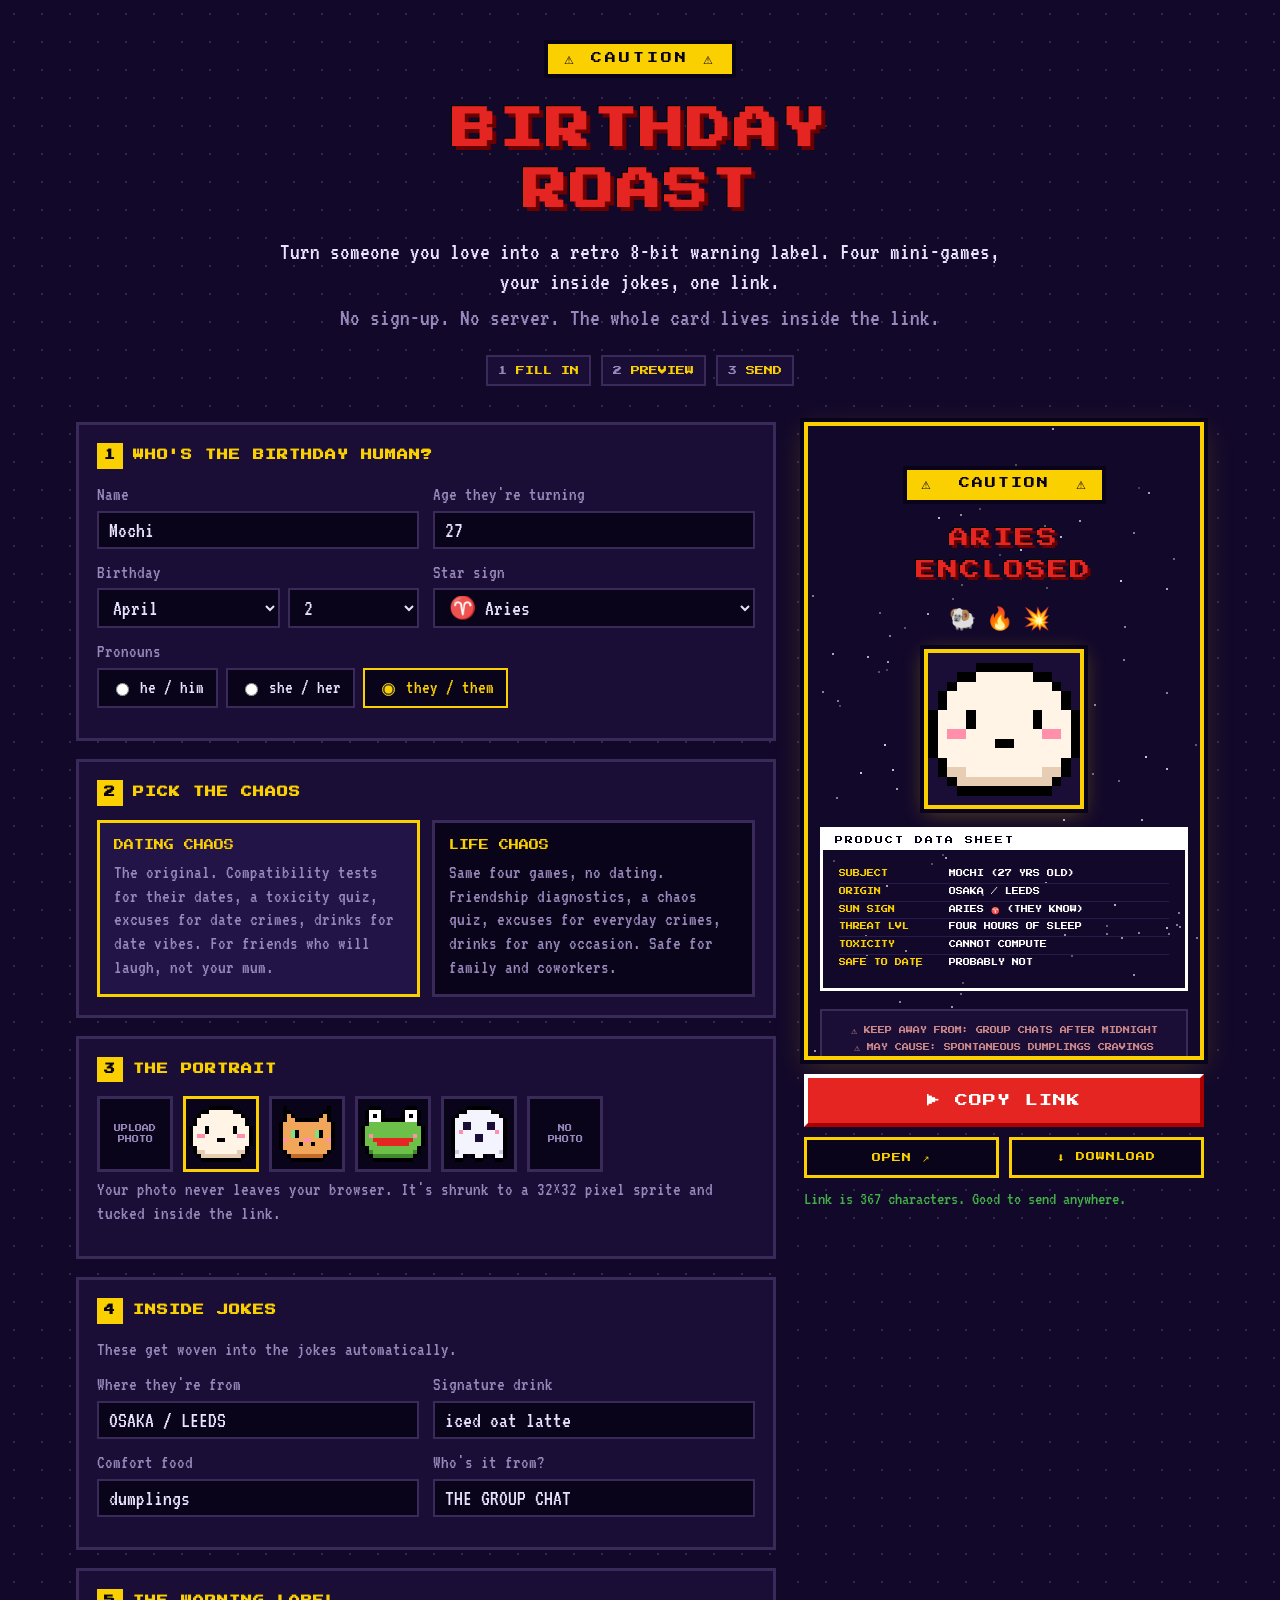
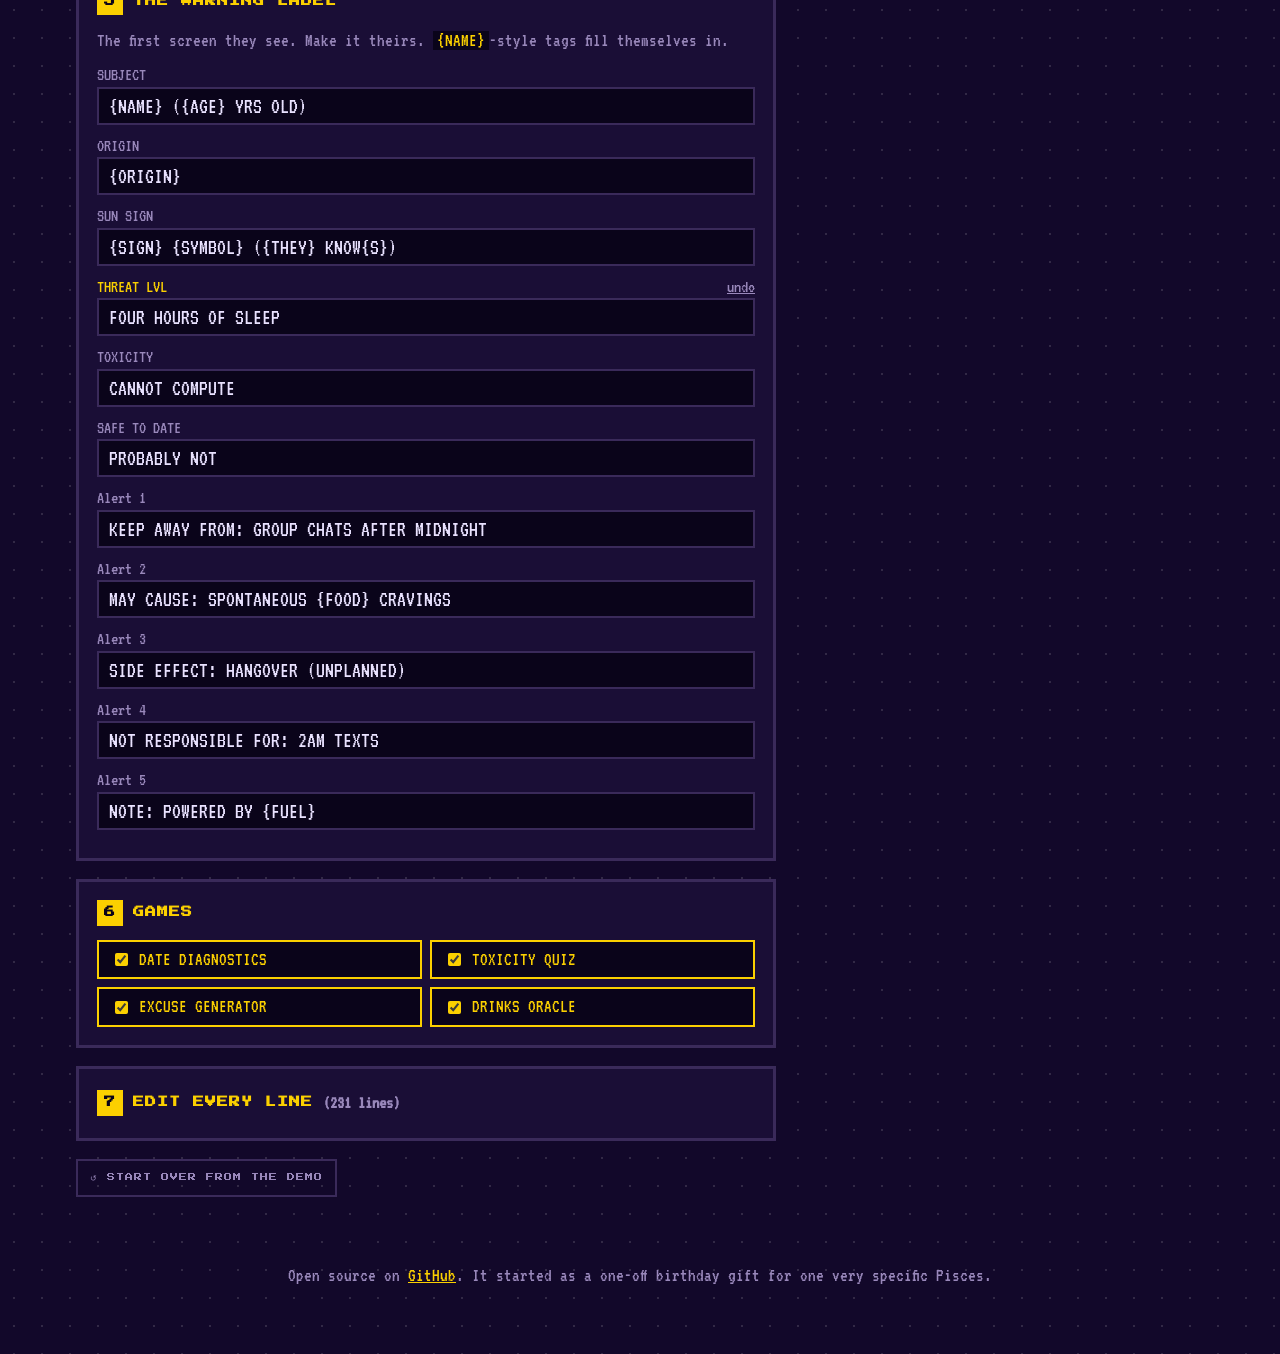
==== index.html @ 4d82670c "Initial birthday-roast: card engine, two joke packs, maker page Co-Authored-By: Claude Opus 5.5 <nor" ====
<!DOCTYPE html>
<html lang="en">
<head>
<meta charset="UTF-8">
<meta name="viewport" content="width=device-width, initial-scale=1.0">
<title>Birthday Roast · make a retro roast card</title>
<meta name="description" content="Turn your friend into a retro 8-bit warning label with four mini-games and your inside jokes. No sign-up, no server: the card lives inside the link.">
<link href="https://fonts.googleapis.com/css2?family=Press+Start+2P&family=VT323&display=swap" rel="stylesheet">
<link rel="stylesheet" href="src/maker.css">
</head>
<body>

<header class="top">
  <div class="badge">⚠ CAUTION ⚠</div>
  <h1>BIRTHDAY<br>ROAST</h1>
  <p class="tagline">Turn someone you love into a retro 8-bit warning label. Four mini-games, your inside jokes, one link.</p>
  <p class="tagline dim">No sign-up. No server. The whole card lives inside the link.</p>
  <ol class="steps"><li>FILL IN</li><li>PREVIEW</li><li>SEND</li></ol>
</header>

<main class="maker">
  <form class="form" id="form" autocomplete="off" onsubmit="return false">

    <section class="box">
      <h2><span>1</span> WHO'S THE BIRTHDAY HUMAN?</h2>
      <div class="grid2">
        <label>Name<input data-field="name" maxlength="30" placeholder="Mochi"></label>
        <label>Age they're turning<input data-field="age" type="number" min="1" max="149" inputmode="numeric"></label>
      </div>
      <div class="grid2">
        <label>Birthday
          <span class="pair">
            <select id="bday-month" aria-label="Birthday month"></select>
            <select id="bday-day" aria-label="Birthday day"></select>
          </span>
        </label>
        <label>Star sign<select data-field="sign" id="sign"></select></label>
      </div>
      <div class="field">
        <div class="label">Pronouns</div>
        <div class="pills" id="pronouns"></div>
      </div>
    </section>

    <section class="box">
      <h2><span>2</span> PICK THE CHAOS</h2>
      <div class="packs" id="packs"></div>
    </section>

    <section class="box">
      <h2><span>3</span> THE PORTRAIT</h2>
      <div class="avatars" id="avatars"></div>
      <input type="file" id="photo-file" accept="image/*" hidden>
      <p class="note">Your photo never leaves your browser. It's shrunk to a 32×32 pixel sprite and tucked inside the link.</p>
    </section>

    <section class="box">
      <h2><span>4</span> INSIDE JOKES</h2>
      <p class="note">These get woven into the jokes automatically.</p>
      <div class="grid2">
        <label>Where they're from<input data-field="origin" maxlength="40" placeholder="OSAKA / LEEDS"></label>
        <label>Signature drink<input data-field="fuel" maxlength="40" placeholder="iced oat latte"></label>
      </div>
      <div class="grid2">
        <label>Comfort food<input data-field="food" maxlength="40" placeholder="dumplings"></label>
        <label>Who's it from?<input data-field="from" maxlength="40" placeholder="THE GROUP CHAT"></label>
      </div>
    </section>

    <section class="box">
      <h2><span>5</span> THE WARNING LABEL</h2>
      <p class="note">The first screen they see. Make it theirs. <code>{NAME}</code>-style tags fill themselves in.</p>
      <div id="label-fields"></div>
    </section>

    <section class="box">
      <h2><span>6</span> GAMES</h2>
      <div class="checks" id="games"></div>
    </section>

    <details class="box editor" id="editor">
      <summary><h2><span>7</span> EDIT EVERY LINE <small id="line-count"></small></h2></summary>
      <div class="tokens">
        <p>Tags fill themselves in. Their case sets the output's case: <code>{name}</code> → Mochi as typed, <code>{Name}</code> → Mochi, <code>{NAME}</code> → MOCHI.</p>
        <p><code>{name} {age} {ageth} {sign} {asign} {symbol} {element} {aelement} {fuel} {food} {origin} {from} {bday} {year}</code></p>
        <p>Pronouns: <code>{they} {them} {their} {theyre} {is} {has} {was}</code> and <code>{s}</code> for verbs, e.g. <code>{They} know{s}</code> → "He knows" / "They know".</p>
      </div>
      <div id="editor-groups"></div>
    </details>

    <button type="button" class="btn-ghost" id="reset">↺ START OVER FROM THE DEMO</button>
  </form>

  <aside class="side">
    <div class="phone">
      <iframe id="preview" src="card.html" title="Live preview of the card"></iframe>
    </div>
    <div class="actions">
      <button type="button" class="btn-main" id="copy">▶ COPY LINK</button>
      <div class="row">
        <a class="btn-sub" id="open" href="card.html" target="_blank" rel="noopener">OPEN ↗</a>
        <button type="button" class="btn-sub" id="download">⬇ DOWNLOAD</button>
      </div>
      <p class="linkinfo" id="linkinfo"></p>
    </div>
  </aside>
</main>

<footer class="foot">
  <p>Open source on <a href="https://github.com/uyxh20/birthday-roast">GitHub</a>. It started as a one-off birthday gift for one very specific Pisces.</p>
</footer>

<script src="src/packs.js"></script>
<script src="src/demo.js"></script>
<script src="src/codec.js"></script>
<script src="src/engine.js"></script>
<script src="src/pixelate.js"></script>
<script src="src/maker.js"></script>
</body>
</html>
---- src/maker.css ----
/*
 * [INPUT]: markup in index.html plus the dynamic bits built by maker.js
 * [OUTPUT]: the maker page look: same night-sky palette as the card, readable VT323 body text
 * [POS]: maker styling only; the card's look lives in card.css
 * [PROTOCOL]: keep colours in :root so the two pages stay visibly related
 */
*, *::before, *::after { box-sizing: border-box; }

:root {
  --red: #e52521;
  --blue: #049cd8;
  --yellow: #fbd000;
  --green: #43b047;
  --night: #12082a;
  --dark: #0a041a;
  --panel: #1a0e36;
  --panel-border: #3a2a5a;
  --text: #e9e2ff;
  --dim: #9988bb;
  --pixel: 'Press Start 2P', 'Courier New', monospace;
  --body: 'VT323', ui-monospace, 'Courier New', monospace;
}

html { -webkit-text-size-adjust: 100%; }
body {
  margin: 0;
  background: var(--night);
  background-image: radial-gradient(#ffffff22 1px, transparent 1px);
  background-size: 28px 28px;
  color: var(--text);
  font-family: var(--body);
  font-size: 21px;
  line-height: 1.25;
}
a { color: var(--yellow); }
code { font-family: var(--body); color: var(--yellow); background: var(--dark); padding: 0 4px; }

/* ---------- header ---------- */
.top { text-align: center; padding: 40px 16px 8px; max-width: 760px; margin: 0 auto; }
.badge {
  display: inline-block; background: var(--yellow); color: var(--dark); font-family: var(--pixel);
  font-size: 11px; letter-spacing: 3px; padding: 8px 16px; border: 4px solid var(--dark);
}
h1 {
  font-family: var(--pixel); color: var(--red); font-size: clamp(26px, 6vw, 44px); line-height: 1.4;
  letter-spacing: 3px; margin: 22px 0 14px; text-shadow: 4px 4px 0 #6b0000, -1px -1px 0 #000;
}
.tagline { margin: 6px 0; font-size: 24px; }
.dim { color: var(--dim); }
.steps {
  list-style: none; padding: 0; margin: 22px 0 0; display: flex; gap: 10px; justify-content: center;
  font-family: var(--pixel); font-size: 9px; color: var(--yellow); counter-reset: s; flex-wrap: wrap;
}
.steps li { counter-increment: s; border: 2px solid var(--panel-border); padding: 8px 10px; background: var(--panel); }
.steps li::before { content: counter(s) " "; color: var(--dim); }

/* ---------- layout ---------- */
.maker {
  display: grid; grid-template-columns: minmax(0, 1fr) 400px; gap: 28px;
  max-width: 1160px; margin: 28px auto; padding: 0 16px;
}
.form { display: flex; flex-direction: column; gap: 18px; min-width: 0; }
.side { position: sticky; top: 16px; align-self: start; display: flex; flex-direction: column; gap: 14px; }

.box { background: var(--panel); border: 3px solid var(--panel-border); padding: 18px; }
h2 {
  font-family: var(--pixel); font-size: 11px; line-height: 1.8; color: var(--yellow); letter-spacing: 1px;
  margin: 0 0 14px; display: flex; gap: 10px; align-items: baseline;
}
h2 span { background: var(--yellow); color: var(--dark); padding: 3px 7px; }
h2 small { font-family: var(--body); font-size: 18px; color: var(--dim); letter-spacing: 0; }
.note { color: var(--dim); margin: 6px 0 12px; font-size: 19px; }

/* ---------- inputs ---------- */
label, .field { display: flex; flex-direction: column; gap: 4px; color: var(--dim); font-size: 19px; margin-bottom: 12px; min-width: 0; }
.label { color: var(--dim); }
input, select, textarea {
  font-family: var(--body); font-size: 22px; color: var(--text); background: var(--dark);
  border: 2px solid var(--panel-border); padding: 6px 10px; width: 100%; border-radius: 0;
}
textarea { resize: vertical; line-height: 1.15; }
input:focus, select:focus, textarea:focus { outline: none; border-color: var(--blue); }
:focus-visible { outline: 3px solid var(--blue); outline-offset: 2px; }
.grid2 { display: grid; grid-template-columns: 1fr 1fr; gap: 0 14px; }
.pair { display: grid; grid-template-columns: 1.4fr 1fr; gap: 8px; }

.pills { display: flex; gap: 8px; flex-wrap: wrap; }
.pill, .check {
  display: inline-flex; align-items: center; gap: 8px; cursor: pointer; margin: 0;
  border: 2px solid var(--panel-border); background: var(--dark); padding: 6px 12px; color: var(--text);
  flex-direction: row;
}
.pill input, .check input { width: auto; accent-color: var(--yellow); }
.pill:has(input:checked), .check:has(input:checked) { border-color: var(--yellow); color: var(--yellow); }
.checks { display: grid; grid-template-columns: 1fr 1fr; gap: 8px; }

/* ---------- pack cards ---------- */
.packs { display: grid; grid-template-columns: 1fr 1fr; gap: 12px; }
.pack {
  border: 3px solid var(--panel-border); background: var(--dark); padding: 14px; cursor: pointer;
  display: flex; flex-direction: column; gap: 8px; margin: 0; color: var(--text);
}
.pack input { position: absolute; opacity: 0; pointer-events: none; }
.pack b { font-family: var(--pixel); font-size: 10px; color: var(--yellow); line-height: 1.6; font-weight: normal; }
.pack span { font-size: 19px; color: var(--dim); }
.pack:has(input:checked) { border-color: var(--yellow); background: #221446; }
.pack:has(input:focus-visible) { outline: 3px solid var(--blue); }

/* ---------- avatars ---------- */
.avatars { display: flex; gap: 10px; flex-wrap: wrap; }
.avatar {
  width: 76px; height: 76px; border: 3px solid var(--panel-border); background: var(--dark); cursor: pointer;
  display: flex; align-items: center; justify-content: center; padding: 0; color: var(--dim);
  font-family: var(--pixel); font-size: 7px; line-height: 1.6; text-align: center;
}
.avatar img { width: 64px; height: 64px; image-rendering: pixelated; }
.avatar[aria-pressed="true"] { border-color: var(--yellow); color: var(--yellow); }

/* ---------- warning label + editor rows ---------- */
.line { margin-bottom: 10px; }
.line .k { font-size: 18px; color: var(--dim); display: flex; justify-content: space-between; gap: 8px; }
.line.changed .k { color: var(--yellow); }
.undo { background: none; border: 0; color: var(--dim); font-family: var(--body); font-size: 18px; cursor: pointer; text-decoration: underline; padding: 0; }
.editor summary { cursor: pointer; list-style: none; }
.editor summary::-webkit-details-marker { display: none; }
.editor summary h2 { margin: 0; }
.editor[open] summary h2 { margin-bottom: 14px; }
.tokens { border: 2px dashed var(--panel-border); padding: 4px 12px; margin-bottom: 14px; font-size: 19px; color: var(--dim); }
.group { border-top: 2px solid var(--panel-border); }
.group > summary { padding: 10px 0; font-family: var(--pixel); font-size: 9px; color: var(--text); line-height: 1.8; cursor: pointer; }
.group[open] > summary { color: var(--yellow); }

/* ---------- preview + actions ---------- */
.phone { border: 4px solid var(--yellow); box-shadow: 0 0 0 4px var(--dark), 0 8px 28px rgba(251, 208, 0, 0.18); background: var(--night); }
.phone iframe { display: block; width: 100%; height: min(70vh, 720px); border: 0; }
.actions { display: flex; flex-direction: column; gap: 10px; }
.row { display: grid; grid-template-columns: 1fr 1fr; gap: 10px; }
.btn-main, .btn-sub, .btn-ghost {
  font-family: var(--pixel); cursor: pointer; text-align: center; text-decoration: none; letter-spacing: 1px;
}
.btn-main {
  background: var(--red); color: #fff; border: 4px solid #fff; border-bottom-color: #aa0000; border-right-color: #aa0000;
  font-size: 13px; padding: 16px;
}
.btn-main:active { transform: translateY(2px); }
.btn-sub { background: var(--dark); color: var(--yellow); border: 3px solid var(--yellow); font-size: 9px; padding: 12px 8px; }
.btn-ghost { background: none; border: 2px solid var(--panel-border); color: var(--dim); font-size: 8px; padding: 12px; align-self: flex-start; }
.linkinfo { margin: 0; font-size: 18px; color: var(--dim); min-height: 1.3em; }
.linkinfo.warn { color: var(--yellow); }
.linkinfo.ok { color: var(--green); }

.foot { text-align: center; color: var(--dim); padding: 20px 16px 48px; font-size: 19px; }

/* ---------- small screens ---------- */
@media (max-width: 900px) {
  .maker { grid-template-columns: 1fr; }
  .side { position: static; }
  .phone iframe { height: 640px; }
  /* Keep the send buttons reachable while scrolling the long form on a phone. */
  .actions {
    position: fixed; left: 0; right: 0; bottom: 0; z-index: 5; background: var(--night);
    padding: 10px 16px calc(10px + env(safe-area-inset-bottom)); border-top: 3px solid var(--panel-border);
  }
  .actions .btn-main { padding: 12px; font-size: 11px; }
  .linkinfo { font-size: 16px; min-height: 0; }
  body { padding-bottom: 190px; }
}
@media (max-width: 520px) {
  body { font-size: 20px; }
  .grid2, .packs, .checks { grid-template-columns: 1fr; }
  .box { padding: 14px; }
  h2 { font-size: 10px; }
  .avatar { width: 64px; height: 64px; }
  .avatar img { width: 52px; height: 52px; }
}
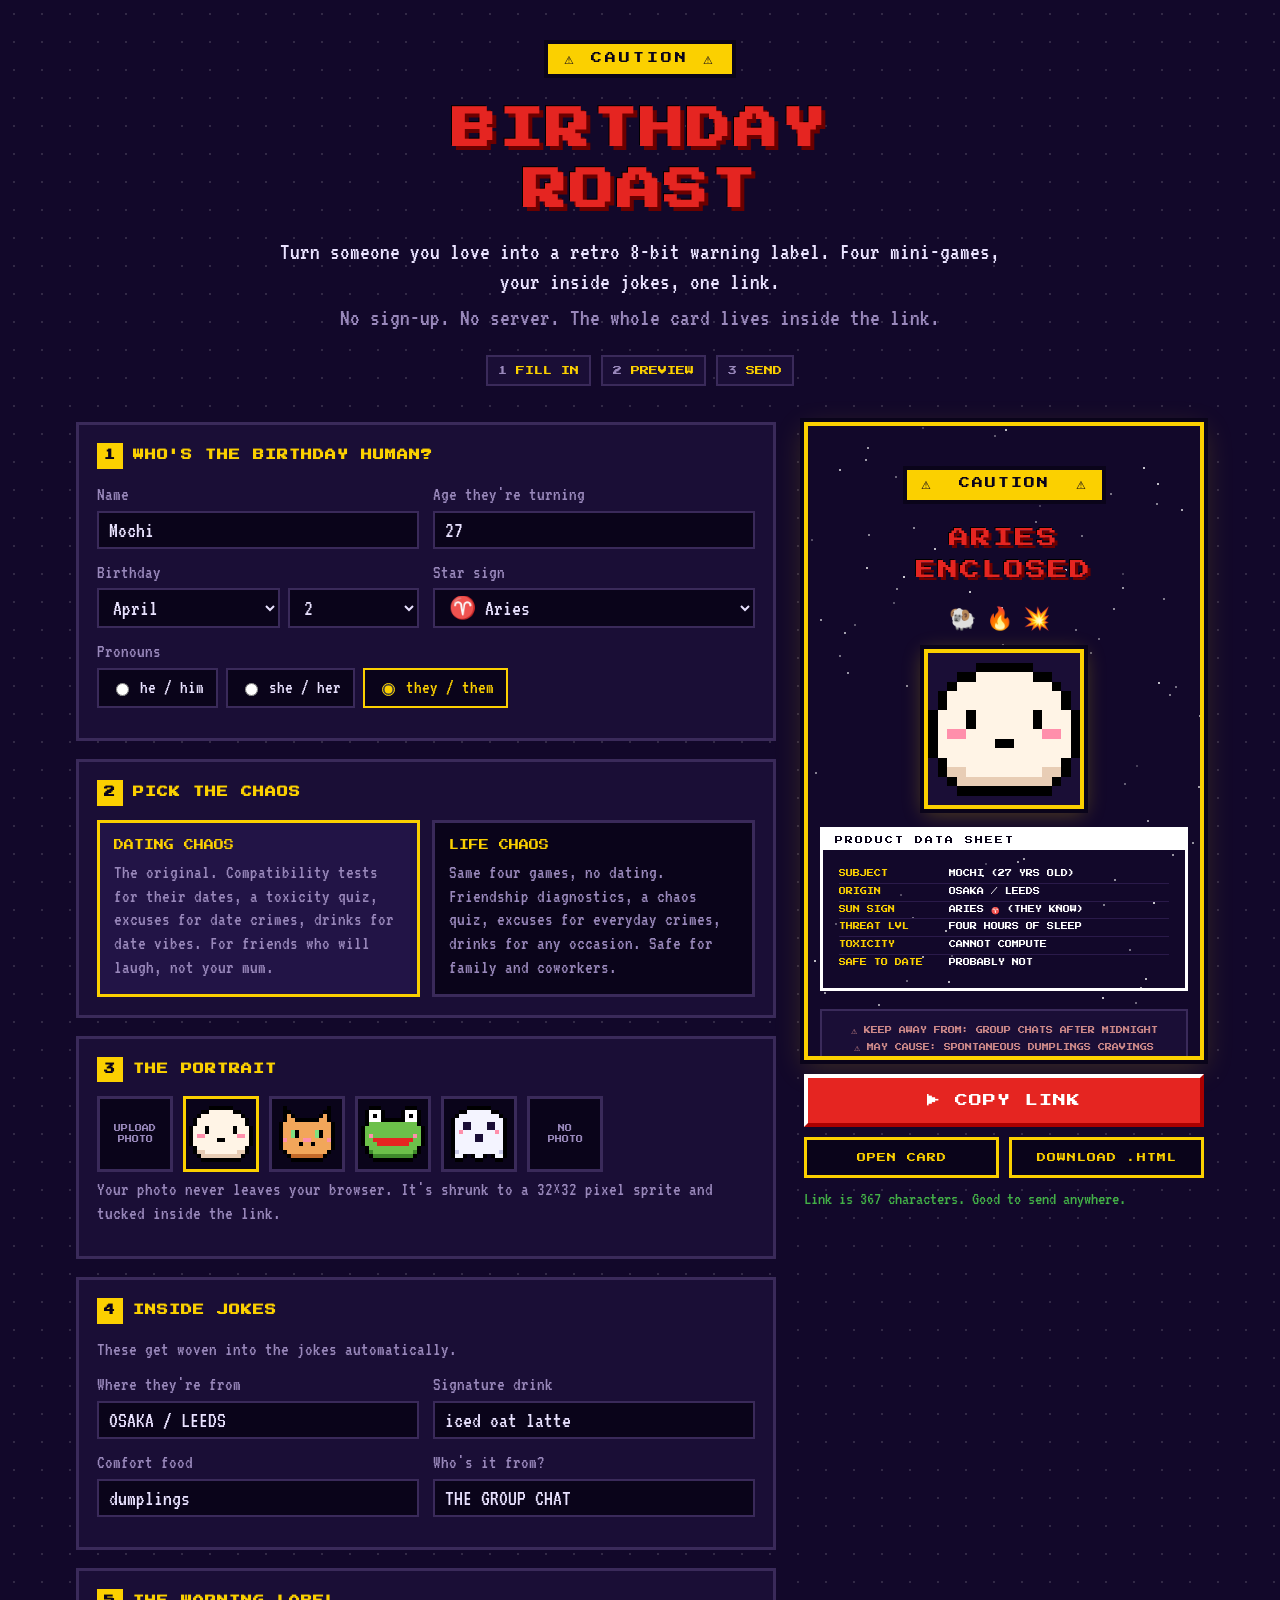
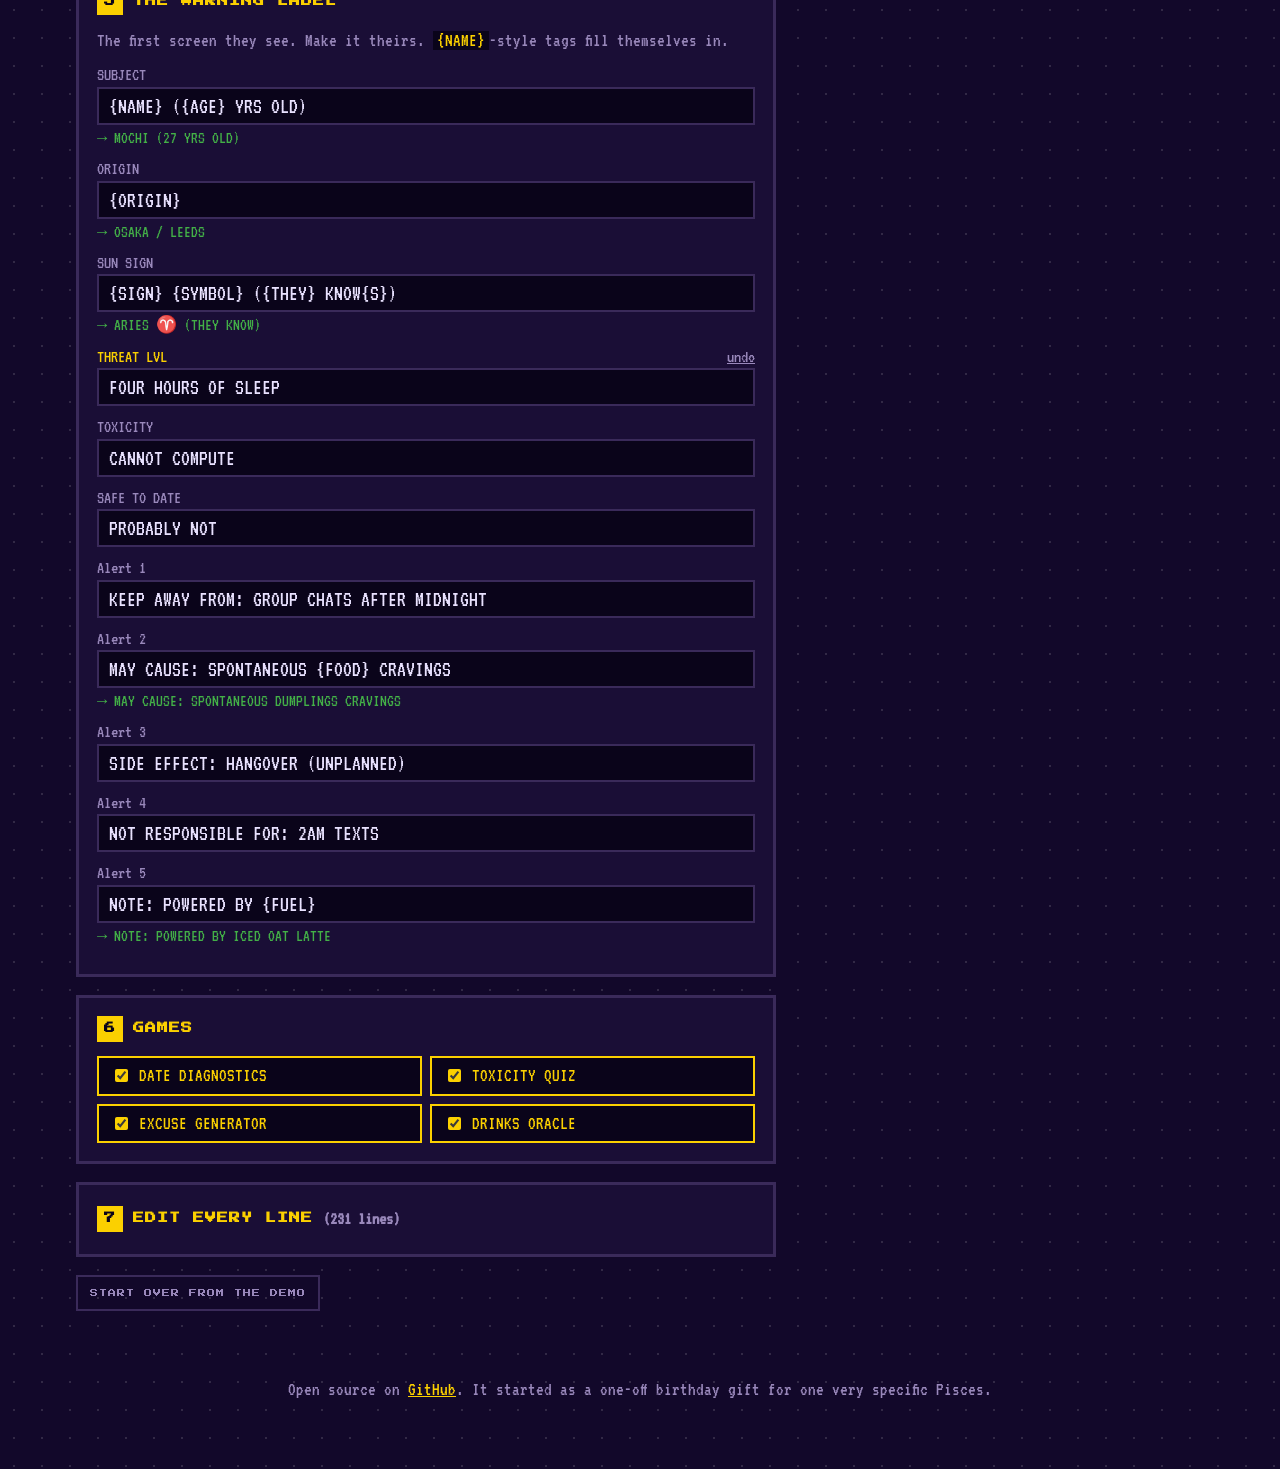
==== commit 3e2f8358: "fix(qa): ISSUE-006 — drop arrow glyphs the pixel font can't draw from button labels Co-Authored-By: " ====
--- a/index.html
+++ b/index.html
@@ -88,7 +88,7 @@
       <div id="editor-groups"></div>
     </details>
 
-    <button type="button" class="btn-ghost" id="reset">↺ START OVER FROM THE DEMO</button>
+    <button type="button" class="btn-ghost" id="reset">START OVER FROM THE DEMO</button>
   </form>
 
   <aside class="side">
@@ -98,8 +98,8 @@
     <div class="actions">
       <button type="button" class="btn-main" id="copy">▶ COPY LINK</button>
       <div class="row">
-        <a class="btn-sub" id="open" href="card.html" target="_blank" rel="noopener">OPEN ↗</a>
-        <button type="button" class="btn-sub" id="download">⬇ DOWNLOAD</button>
+        <a class="btn-sub" id="open" href="card.html" target="_blank" rel="noopener">OPEN CARD</a>
+        <button type="button" class="btn-sub" id="download">DOWNLOAD .HTML</button>
       </div>
       <p class="linkinfo" id="linkinfo"></p>
     </div>
--- a/src/maker.css
+++ b/src/maker.css
@@ -97,10 +97,11 @@
 /* ---------- pack cards ---------- */
 .packs { display: grid; grid-template-columns: 1fr 1fr; gap: 12px; }
 .pack {
-  border: 3px solid var(--panel-border); background: var(--dark); padding: 14px; cursor: pointer;
+  position: relative; border: 3px solid var(--panel-border); background: var(--dark); padding: 14px; cursor: pointer;
   display: flex; flex-direction: column; gap: 8px; margin: 0; color: var(--text);
 }
-.pack input { position: absolute; opacity: 0; pointer-events: none; }
+/* Visually hidden but focusable. Width must be reset: the global input rule's 100% made the page scroll sideways. */
+.pack input { position: absolute; top: 0; left: 0; width: 1px; height: 1px; opacity: 0; pointer-events: none; }
 .pack b { font-family: var(--pixel); font-size: 10px; color: var(--yellow); line-height: 1.6; font-weight: normal; }
 .pack span { font-size: 19px; color: var(--dim); }
 .pack:has(input:checked) { border-color: var(--yellow); background: #221446; }
@@ -120,6 +121,8 @@
 .line { margin-bottom: 10px; }
 .line .k { font-size: 18px; color: var(--dim); display: flex; justify-content: space-between; gap: 8px; }
 .line.changed .k { color: var(--yellow); }
+.resolved { font-size: 17px; color: var(--green); margin-top: 2px; overflow-wrap: anywhere; }
+.resolved:empty { display: none; }
 .undo { background: none; border: 0; color: var(--dim); font-family: var(--body); font-size: 18px; cursor: pointer; text-decoration: underline; padding: 0; }
 .editor summary { cursor: pointer; list-style: none; }
 .editor summary::-webkit-details-marker { display: none; }
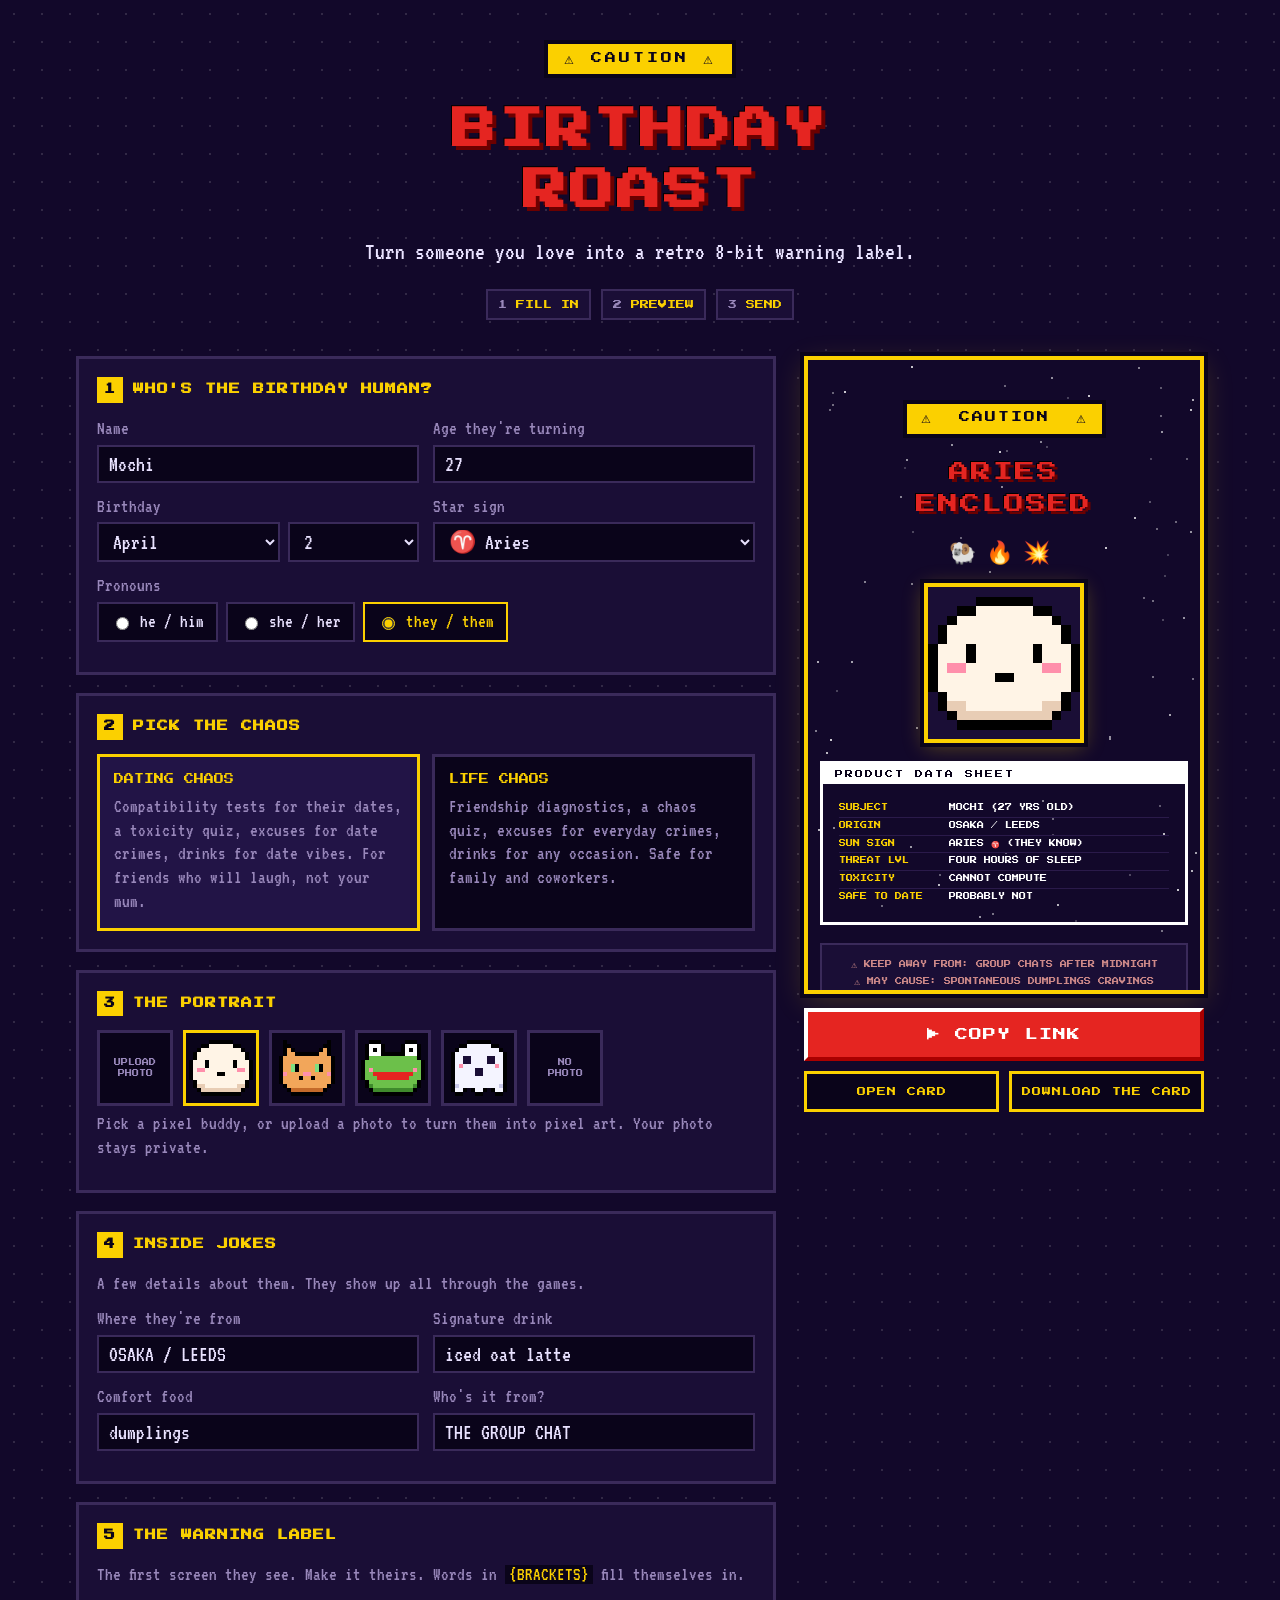
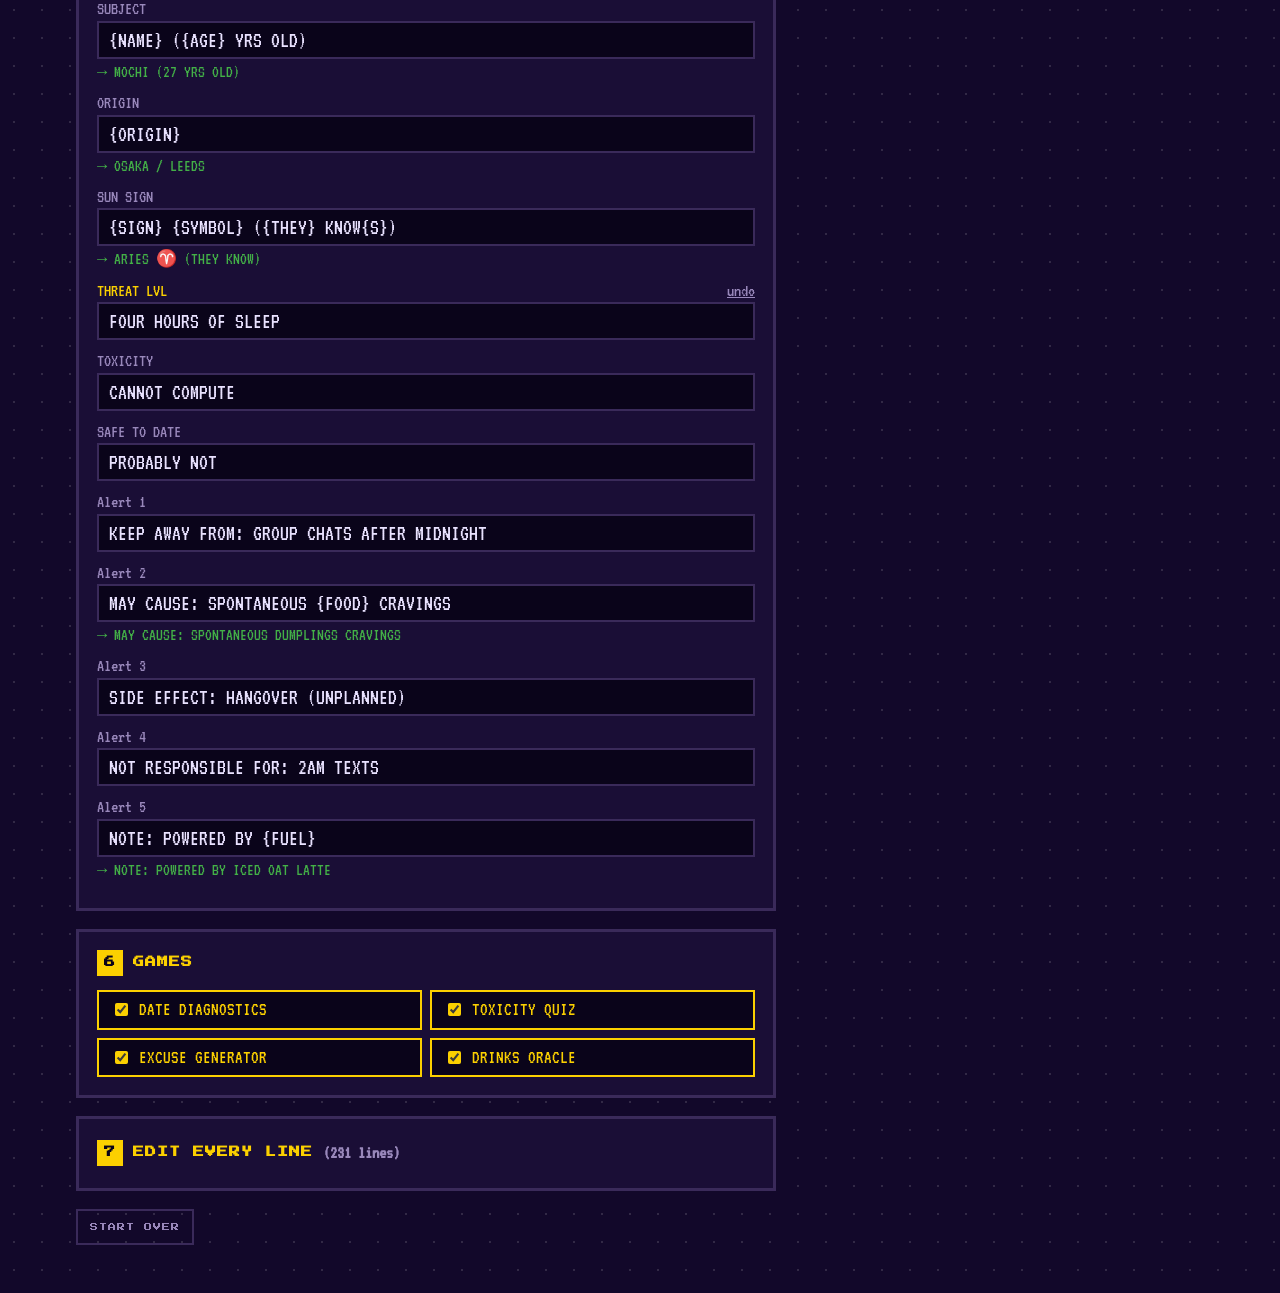
==== commit 847ae2e8: "copy: speak to the person making the card, drop builder talk Removes the footer, link-length readout" ====
--- a/index.html
+++ b/index.html
@@ -4,7 +4,7 @@
 <meta charset="UTF-8">
 <meta name="viewport" content="width=device-width, initial-scale=1.0">
 <title>Birthday Roast · make a retro roast card</title>
-<meta name="description" content="Turn your friend into a retro 8-bit warning label with four mini-games and your inside jokes. No sign-up, no server: the card lives inside the link.">
+<meta name="description" content="Turn someone you love into a retro 8-bit warning label.">
 <link href="https://fonts.googleapis.com/css2?family=Press+Start+2P&family=VT323&display=swap" rel="stylesheet">
 <link rel="stylesheet" href="src/maker.css">
 </head>
@@ -13,8 +13,7 @@
 <header class="top">
   <div class="badge">⚠ CAUTION ⚠</div>
   <h1>BIRTHDAY<br>ROAST</h1>
-  <p class="tagline">Turn someone you love into a retro 8-bit warning label. Four mini-games, your inside jokes, one link.</p>
-  <p class="tagline dim">No sign-up. No server. The whole card lives inside the link.</p>
+  <p class="tagline">Turn someone you love into a retro 8-bit warning label.</p>
   <ol class="steps"><li>FILL IN</li><li>PREVIEW</li><li>SEND</li></ol>
 </header>
 
@@ -51,12 +50,12 @@
       <h2><span>3</span> THE PORTRAIT</h2>
       <div class="avatars" id="avatars"></div>
       <input type="file" id="photo-file" accept="image/*" hidden>
-      <p class="note">Your photo never leaves your browser. It's shrunk to a 32×32 pixel sprite and tucked inside the link.</p>
+      <p class="note">Pick a pixel buddy, or upload a photo to turn them into pixel art. Your photo stays private.</p>
     </section>
 
     <section class="box">
       <h2><span>4</span> INSIDE JOKES</h2>
-      <p class="note">These get woven into the jokes automatically.</p>
+      <p class="note">A few details about them. They show up all through the games.</p>
       <div class="grid2">
         <label>Where they're from<input data-field="origin" maxlength="40" placeholder="OSAKA / LEEDS"></label>
         <label>Signature drink<input data-field="fuel" maxlength="40" placeholder="iced oat latte"></label>
@@ -69,7 +68,7 @@
 
     <section class="box">
       <h2><span>5</span> THE WARNING LABEL</h2>
-      <p class="note">The first screen they see. Make it theirs. <code>{NAME}</code>-style tags fill themselves in.</p>
+      <p class="note">The first screen they see. Make it theirs. Words in <code>{BRACKETS}</code> fill themselves in.</p>
       <div id="label-fields"></div>
     </section>
 
@@ -81,14 +80,13 @@
     <details class="box editor" id="editor">
       <summary><h2><span>7</span> EDIT EVERY LINE <small id="line-count"></small></h2></summary>
       <div class="tokens">
-        <p>Tags fill themselves in. Their case sets the output's case: <code>{name}</code> → Mochi as typed, <code>{Name}</code> → Mochi, <code>{NAME}</code> → MOCHI.</p>
-        <p><code>{name} {age} {ageth} {sign} {asign} {symbol} {element} {aelement} {fuel} {food} {origin} {from} {bday} {year}</code></p>
-        <p>Pronouns: <code>{they} {them} {their} {theyre} {is} {has} {was}</code> and <code>{s}</code> for verbs, e.g. <code>{They} know{s}</code> → "He knows" / "They know".</p>
+        <p>Rewrite any joke. Words in brackets fill themselves in: <code>{Name}</code>, <code>{age}</code>, <code>{sign}</code>, <code>{fuel}</code>, <code>{food}</code>, <code>{from}</code>. Write <code>{NAME}</code> for capitals.</p>
+        <p>For pronouns use <code>{they}</code>, <code>{them}</code>, <code>{their}</code>. Green text under a line shows what it will say.</p>
       </div>
       <div id="editor-groups"></div>
     </details>
 
-    <button type="button" class="btn-ghost" id="reset">START OVER FROM THE DEMO</button>
+    <button type="button" class="btn-ghost" id="reset">START OVER</button>
   </form>
 
   <aside class="side">
@@ -99,16 +97,12 @@
       <button type="button" class="btn-main" id="copy">▶ COPY LINK</button>
       <div class="row">
         <a class="btn-sub" id="open" href="card.html" target="_blank" rel="noopener">OPEN CARD</a>
-        <button type="button" class="btn-sub" id="download">DOWNLOAD .HTML</button>
+        <button type="button" class="btn-sub" id="download">DOWNLOAD THE CARD</button>
       </div>
       <p class="linkinfo" id="linkinfo"></p>
     </div>
   </aside>
 </main>
-
-<footer class="foot">
-  <p>Open source on <a href="https://github.com/uyxh20/birthday-roast">GitHub</a>. It started as a one-off birthday gift for one very specific Pisces.</p>
-</footer>
 
 <script src="src/packs.js"></script>
 <script src="src/demo.js"></script>
--- a/src/maker.css
+++ b/src/maker.css
@@ -57,7 +57,7 @@
 /* ---------- layout ---------- */
 .maker {
   display: grid; grid-template-columns: minmax(0, 1fr) 400px; gap: 28px;
-  max-width: 1160px; margin: 28px auto; padding: 0 16px;
+  max-width: 1160px; margin: 28px auto 48px; padding: 0 16px;
 }
 .form { display: flex; flex-direction: column; gap: 18px; min-width: 0; }
 .side { position: sticky; top: 16px; align-self: start; display: flex; flex-direction: column; gap: 14px; }
@@ -146,13 +146,14 @@
   font-size: 13px; padding: 16px;
 }
 .btn-main:active { transform: translateY(2px); }
-.btn-sub { background: var(--dark); color: var(--yellow); border: 3px solid var(--yellow); font-size: 9px; padding: 12px 8px; }
+.btn-sub {
+  background: var(--dark); color: var(--yellow); border: 3px solid var(--yellow); font-size: 9px; line-height: 1.7; padding: 10px 8px;
+  display: flex; align-items: center; justify-content: center;
+}
 .btn-ghost { background: none; border: 2px solid var(--panel-border); color: var(--dim); font-size: 8px; padding: 12px; align-self: flex-start; }
-.linkinfo { margin: 0; font-size: 18px; color: var(--dim); min-height: 1.3em; }
-.linkinfo.warn { color: var(--yellow); }
-.linkinfo.ok { color: var(--green); }
+.linkinfo { margin: 0; font-size: 18px; color: var(--yellow); }
+.linkinfo:empty { display: none; }
 
-.foot { text-align: center; color: var(--dim); padding: 20px 16px 48px; font-size: 19px; }
 
 /* ---------- small screens ---------- */
 @media (max-width: 900px) {
@@ -165,7 +166,7 @@
     padding: 10px 16px calc(10px + env(safe-area-inset-bottom)); border-top: 3px solid var(--panel-border);
   }
   .actions .btn-main { padding: 12px; font-size: 11px; }
-  .linkinfo { font-size: 16px; min-height: 0; }
+  .linkinfo { font-size: 16px; }
   body { padding-bottom: 190px; }
 }
 @media (max-width: 520px) {
